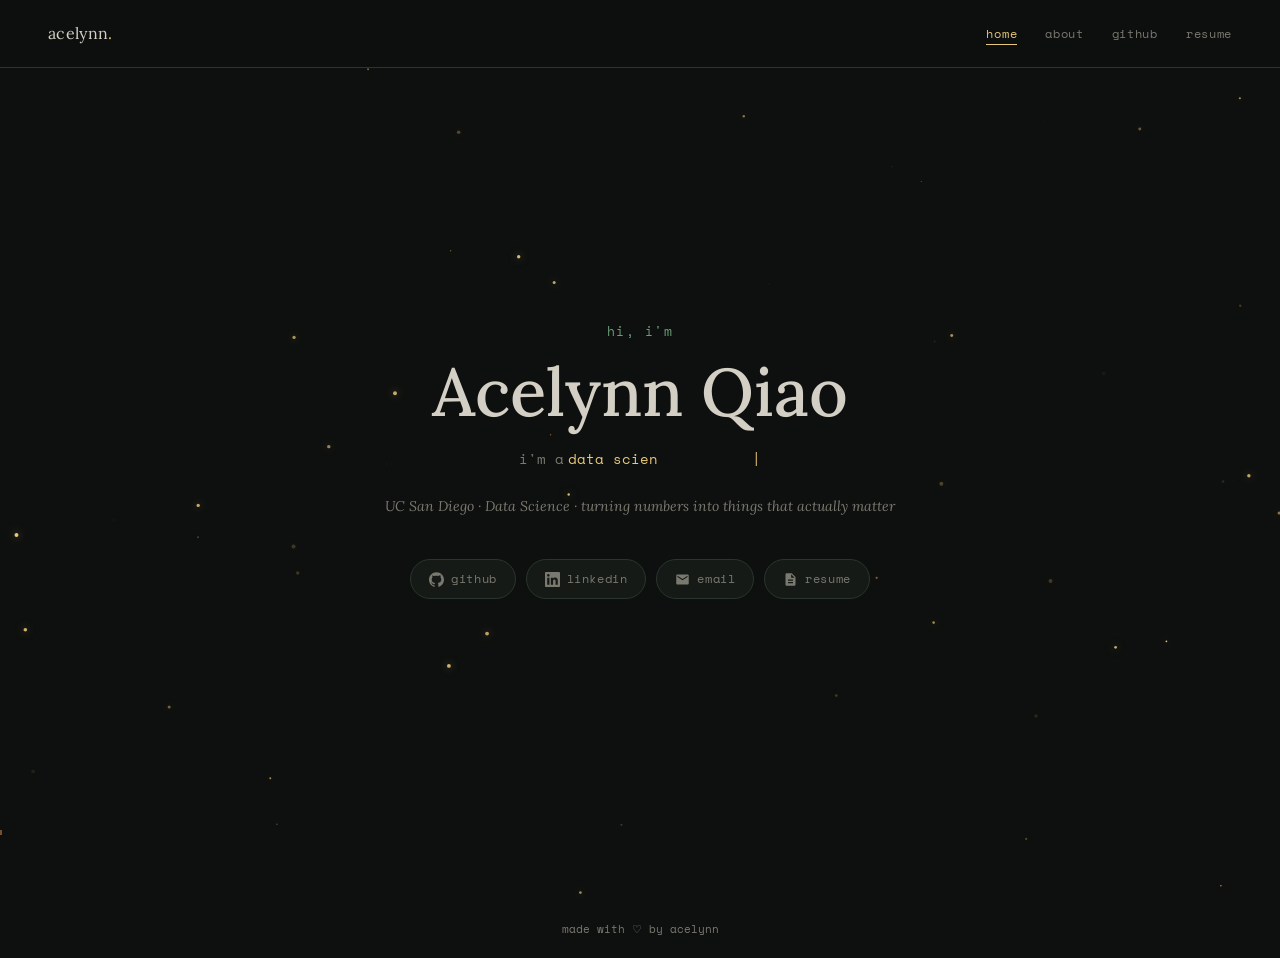
==== index.html @ a547c394 "initial site" ====
<!DOCTYPE html>
<html lang="en">
<head>
  <meta charset="UTF-8" />
  <meta name="viewport" content="width=device-width, initial-scale=1.0" />
  <title>acelynn qiao</title>
  <link rel="preconnect" href="https://fonts.googleapis.com" />
  <link rel="preconnect" href="https://fonts.gstatic.com" crossorigin />
  <link href="https://fonts.googleapis.com/css2?family=Lora:ital,wght@0,400;0,500;1,400&family=DM+Sans:wght@300;400;500&family=Space+Mono:ital@0;1&display=swap" rel="stylesheet" />
  <link rel="stylesheet" href="style.css" />
</head>
<body>

  <!-- Firefly particles -->
  <canvas id="fireflies"></canvas>

  <!-- Nav -->
  <nav>
    <span class="nav-name">acelynn<span class="dot">.</span></span>
    <ul class="nav-links">
      <li><a href="index.html" class="active">home</a></li>
      <li><a href="about.html">about</a></li>
      <li><a href="https://github.com/aceyq" target="_blank">github</a></li>
      <li><a href="Acelynn_Qiao_Resume.pdf" target="_blank">resume</a></li>
    </ul>
  </nav>

  <!-- Hero -->
  <main class="hero">
    <div class="hero-inner">

      <p class="greeting">hi, i'm</p>
      <h1 class="name">Acelynn Qiao</h1>

      <div class="rotating-wrap">
        <span class="rotating-prefix">i'm a </span>
        <span class="rotating-text" id="rotator"></span>
        <span class="cursor">|</span>
      </div>

      <p class="tagline">
        UC San Diego · Data Science · turning numbers into things that actually matter
      </p>

      <div class="hero-links">
        <a href="https://github.com/aceyq" target="_blank" class="pill">
          <svg width="15" height="15" viewBox="0 0 24 24" fill="currentColor"><path d="M12 .297c-6.63 0-12 5.373-12 12 0 5.303 3.438 9.8 8.205 11.385.6.113.82-.258.82-.577 0-.285-.01-1.04-.015-2.04-3.338.724-4.042-1.61-4.042-1.61C4.422 18.07 3.633 17.7 3.633 17.7c-1.087-.744.084-.729.084-.729 1.205.084 1.838 1.236 1.838 1.236 1.07 1.835 2.809 1.305 3.495.998.108-.776.417-1.305.76-1.605-2.665-.3-5.466-1.332-5.466-5.93 0-1.31.465-2.38 1.235-3.22-.135-.303-.54-1.523.105-3.176 0 0 1.005-.322 3.3 1.23.96-.267 1.98-.399 3-.405 1.02.006 2.04.138 3 .405 2.28-1.552 3.285-1.23 3.285-1.23.645 1.653.24 2.873.12 3.176.765.84 1.23 1.91 1.23 3.22 0 4.61-2.805 5.625-5.475 5.92.42.36.81 1.096.81 2.22 0 1.606-.015 2.896-.015 3.286 0 .315.21.69.825.57C20.565 22.092 24 17.592 24 12.297c0-6.627-5.373-12-12-12"/></svg>
          github
        </a>
        <a href="https://www.linkedin.com/in/acelynn-qiao" target="_blank" class="pill">
          <svg width="15" height="15" viewBox="0 0 24 24" fill="currentColor"><path d="M20.447 20.452h-3.554v-5.569c0-1.328-.027-3.037-1.852-3.037-1.853 0-2.136 1.445-2.136 2.939v5.667H9.351V9h3.414v1.561h.046c.477-.9 1.637-1.85 3.37-1.85 3.601 0 4.267 2.37 4.267 5.455v6.286zM5.337 7.433c-1.144 0-2.063-.926-2.063-2.065 0-1.138.92-2.063 2.063-2.063 1.14 0 2.064.925 2.064 2.063 0 1.139-.925 2.065-2.064 2.065zm1.782 13.019H3.555V9h3.564v11.452zM22.225 0H1.771C.792 0 0 .774 0 1.729v20.542C0 23.227.792 24 1.771 24h20.451C23.2 24 24 23.227 24 22.271V1.729C24 .774 23.2 0 22.222 0h.003z"/></svg>
          linkedin
        </a>
        <a href="mailto:acelynnq036@gmail.com" class="pill">
          <svg width="15" height="15" viewBox="0 0 24 24" fill="currentColor"><path d="M20 4H4c-1.1 0-2 .9-2 2v12c0 1.1.9 2 2 2h16c1.1 0 2-.9 2-2V6c0-1.1-.9-2-2-2zm0 4l-8 5-8-5V6l8 5 8-5v2z"/></svg>
          email
        </a>
        <a href="Acelynn_Qiao_Resume.pdf" target="_blank" class="pill">
          <svg width="15" height="15" viewBox="0 0 24 24" fill="currentColor"><path d="M14 2H6c-1.1 0-2 .9-2 2v16c0 1.1.9 2 2 2h12c1.1 0 2-.9 2-2V8l-6-6zm2 16H8v-2h8v2zm0-4H8v-2h8v2zm-3-5V3.5L18.5 9H13z"/></svg>
          resume
        </a>
      </div>

    </div>
  </main>

  <!-- Running dog at the bottom -->
  <div class="dog-track">
    <div class="dog-wrap" id="dogWrap">
      <canvas id="dogCanvas" width="48" height="32"></canvas>
    </div>
  </div>

  <!-- Footer -->
  <footer>
    <span>made with ♡ by acelynn</span>
  </footer>

  <script src="script.js"></script>
</body>
</html>
---- style.css ----
/* =============================================
   ACELYNN QIAO · COZY DARK PORTFOLIO
   Palette inspired by Ghibli night scenes:
   deep forest ink, firefly gold, moss glow,
   soft sakura blush
============================================= */

:root {
  --bg:         #0e100f;   /* deep forest ink */
  --bg2:        #151a16;   /* slightly lifted surface */
  --bg3:        #1c2320;   /* card surface */
  --border:     #2a352e;   /* subtle border */
  --text:       #d4cfc4;   /* warm parchment */
  --text-dim:   #7a7970;   /* muted */
  --gold:       #e8c97a;   /* firefly gold — main accent */
  --gold-dim:   #a8894a;   /* dimmer gold */
  --moss:       #6b9e78;   /* soft moss green */
  --blush:      #c9897a;   /* sakura blush */
  --glow:       rgba(232, 201, 122, 0.12);

  --font-display: 'Lora', Georgia, serif;
  --font-body:    'DM Sans', system-ui, sans-serif;
  --font-mono:    'Space Mono', monospace;
}

*, *::before, *::after { box-sizing: border-box; margin: 0; padding: 0; }

html { scroll-behavior: smooth; }

body {
  background: var(--bg);
  color: var(--text);
  font-family: var(--font-body);
  font-size: 15px;
  line-height: 1.7;
  min-height: 100vh;
  overflow-x: hidden;
}

/* Firefly canvas sits behind everything */
#fireflies {
  position: fixed;
  inset: 0;
  pointer-events: none;
  z-index: 0;
}

/* ---- NAV ---- */
nav {
  position: fixed;
  top: 0; left: 0; right: 0;
  z-index: 100;
  display: flex;
  align-items: center;
  justify-content: space-between;
  padding: 20px 48px;
  background: rgba(14,16,15,0.82);
  backdrop-filter: blur(14px);
  border-bottom: 1px solid var(--border);
}

.nav-name {
  font-family: var(--font-display);
  font-size: 1rem;
  color: var(--text);
  letter-spacing: 0.02em;
}
.nav-name .dot { color: var(--gold); }

.nav-links {
  display: flex;
  gap: 28px;
  list-style: none;
}
.nav-links a {
  font-family: var(--font-mono);
  font-size: 0.72rem;
  letter-spacing: 0.06em;
  color: var(--text-dim);
  text-decoration: none;
  transition: color 0.2s;
  position: relative;
}
.nav-links a::after {
  content: '';
  position: absolute;
  bottom: -3px; left: 0; right: 0;
  height: 1px;
  background: var(--gold);
  transform: scaleX(0);
  transform-origin: left;
  transition: transform 0.25s ease;
}
.nav-links a:hover,
.nav-links a.active {
  color: var(--gold);
}
.nav-links a:hover::after,
.nav-links a.active::after {
  transform: scaleX(1);
}

/* ---- HERO ---- */
.hero {
  min-height: 100vh;
  display: flex;
  align-items: center;
  justify-content: center;
  padding: 100px 48px 80px;
  position: relative;
  z-index: 1;
}

.hero-inner {
  max-width: 640px;
  text-align: center;
}

.greeting {
  font-family: var(--font-mono);
  font-size: 0.8rem;
  color: var(--moss);
  letter-spacing: 0.12em;
  text-transform: lowercase;
  margin-bottom: 12px;
}

h1.name {
  font-family: var(--font-display);
  font-size: clamp(2.8rem, 6vw, 4.2rem);
  color: var(--text);
  line-height: 1.08;
  margin-bottom: 20px;
  font-weight: 500;
}

.rotating-wrap {
  font-family: var(--font-mono);
  font-size: 0.88rem;
  color: var(--text-dim);
  margin-bottom: 24px;
  height: 24px;
  display: flex;
  align-items: center;
  justify-content: center;
  gap: 4px;
}
.rotating-text {
  color: var(--gold);
  min-width: 180px;
  text-align: left;
}
.cursor {
  color: var(--gold);
  animation: blink 1s step-end infinite;
}
@keyframes blink {
  0%, 100% { opacity: 1; }
  50% { opacity: 0; }
}

.tagline {
  font-size: 0.88rem;
  color: var(--text-dim);
  margin-bottom: 40px;
  font-style: italic;
  font-family: var(--font-display);
}

/* ---- PILLS / LINKS ---- */
.hero-links {
  display: flex;
  flex-wrap: wrap;
  gap: 10px;
  justify-content: center;
}

.pill {
  display: inline-flex;
  align-items: center;
  gap: 7px;
  padding: 9px 18px;
  border: 1px solid var(--border);
  border-radius: 999px;
  font-family: var(--font-mono);
  font-size: 0.72rem;
  letter-spacing: 0.05em;
  color: var(--text-dim);
  text-decoration: none;
  background: var(--bg2);
  transition: border-color 0.2s, color 0.2s, background 0.2s, box-shadow 0.2s;
}
.pill svg { flex-shrink: 0; }
.pill:hover {
  border-color: var(--gold);
  color: var(--gold);
  background: var(--glow);
  box-shadow: 0 0 16px rgba(232,201,122,0.08);
}

/* ---- DOG TRACK ---- */
.dog-track {
  position: fixed;
  bottom: 36px;
  left: 0; right: 0;
  height: 40px;
  pointer-events: none;
  z-index: 10;
  overflow: hidden;
}
.dog-wrap {
  position: absolute;
  bottom: 0;
  left: -60px;
}
#dogCanvas {
  image-rendering: pixelated;
  width: 64px;
  height: 42px;
}

/* ---- FOOTER ---- */
footer {
  text-align: center;
  padding: 20px;
  font-family: var(--font-mono);
  font-size: 0.68rem;
  color: var(--text-dim);
  position: relative;
  z-index: 1;
}

/* ---- ABOUT PAGE ---- */
.about-main {
  min-height: 100vh;
  padding: 120px 48px 80px;
  position: relative;
  z-index: 1;
}

.about-inner {
  max-width: 900px;
  margin: 0 auto;
}

.about-header {
  margin-bottom: 56px;
}
.about-header h1 {
  font-family: var(--font-display);
  font-size: clamp(2rem, 4vw, 3rem);
  font-weight: 500;
  color: var(--text);
  margin-bottom: 16px;
}
.about-header h1 em {
  font-style: italic;
  color: var(--gold);
}
.about-line {
  width: 48px;
  height: 2px;
  background: var(--gold);
  border-radius: 2px;
}

.about-grid {
  display: grid;
  grid-template-columns: 1fr 320px;
  gap: 56px;
  align-items: start;
}

.about-text p {
  color: var(--text);
  margin-bottom: 20px;
  font-size: 0.96rem;
  line-height: 1.8;
}
.about-intro {
  font-family: var(--font-display);
  font-size: 1.15rem !important;
  color: var(--text) !important;
}

.about-currently {
  margin-top: 36px;
  padding: 24px;
  background: var(--bg3);
  border: 1px solid var(--border);
  border-radius: 12px;
}
.currently-label {
  font-family: var(--font-mono);
  font-size: 0.68rem;
  letter-spacing: 0.12em;
  text-transform: uppercase;
  color: var(--gold);
  margin-bottom: 14px !important;
}
.currently-list {
  list-style: none;
  display: flex;
  flex-direction: column;
  gap: 8px;
}
.currently-list li {
  font-size: 0.86rem;
  color: var(--text-dim);
}

/* Sidebar */
.about-sidebar {
  display: flex;
  flex-direction: column;
  gap: 16px;
}
.sidebar-card {
  background: var(--bg3);
  border: 1px solid var(--border);
  border-radius: 12px;
  padding: 20px 24px;
  transition: border-color 0.2s;
}
.sidebar-card:hover { border-color: var(--gold-dim); }

.card-label {
  font-family: var(--font-mono);
  font-size: 0.66rem;
  letter-spacing: 0.12em;
  text-transform: uppercase;
  color: var(--gold);
  margin-bottom: 12px;
}
.likes-list {
  list-style: none;
  display: flex;
  flex-direction: column;
  gap: 6px;
}
.likes-list li {
  font-size: 0.84rem;
  color: var(--text-dim);
}
.likes-list a {
  color: var(--text-dim);
  text-decoration: none;
  transition: color 0.2s;
}
.likes-list a:hover { color: var(--gold); }

/* ---- RESPONSIVE ---- */
@media (max-width: 700px) {
  nav { padding: 16px 24px; }
  .nav-links { gap: 18px; }
  .hero { padding: 90px 24px 60px; }
  .about-main { padding: 100px 24px 60px; }
  .about-grid { grid-template-columns: 1fr; gap: 36px; }
}
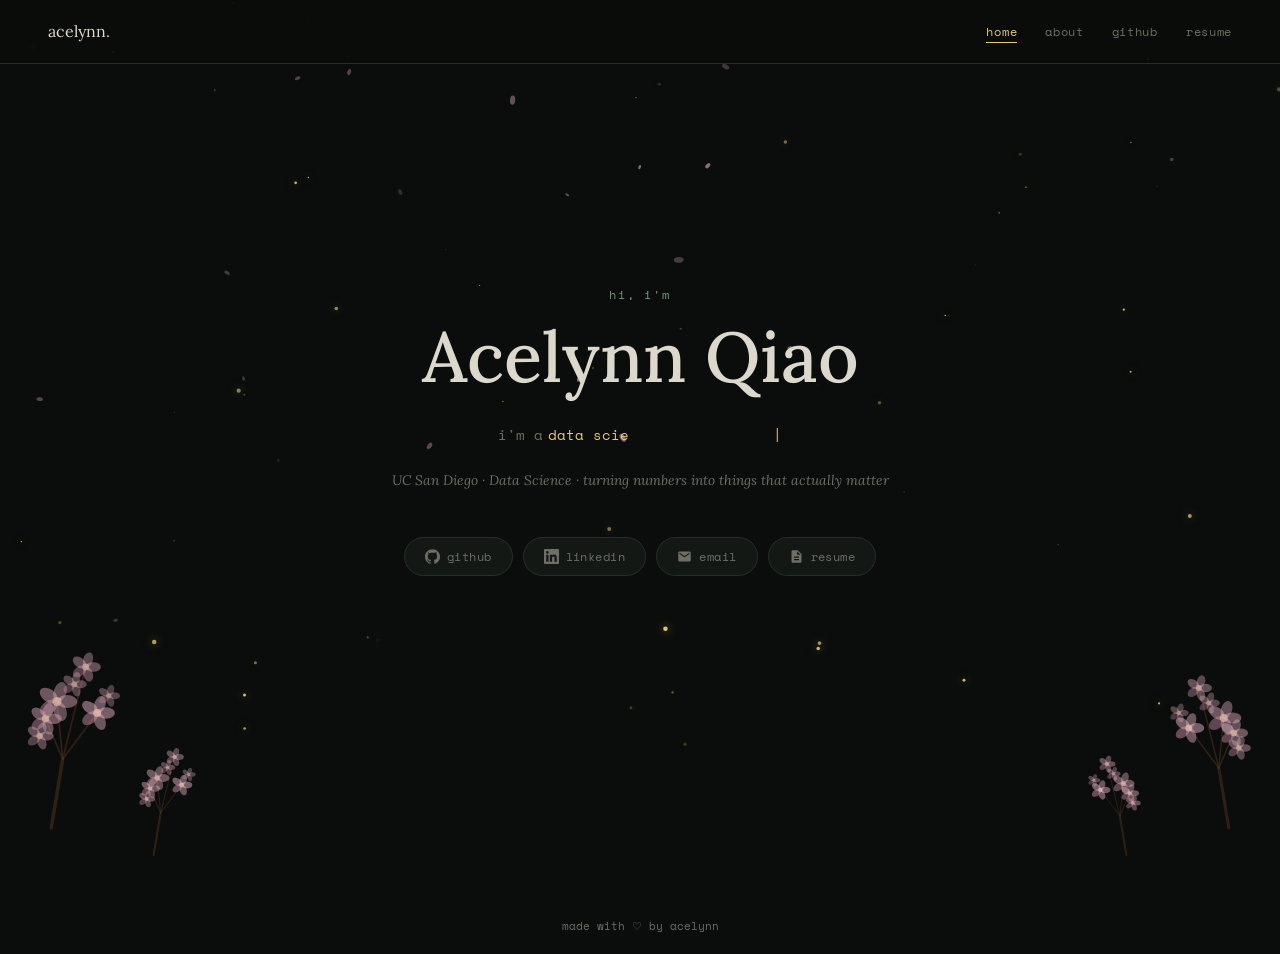
==== commit ff525429: "blossom trees, better dog, about page" ====
--- a/index.html
+++ b/index.html
@@ -67,7 +67,7 @@
   <!-- Running dog at the bottom -->
   <div class="dog-track">
     <div class="dog-wrap" id="dogWrap">
-      <canvas id="dogCanvas" width="48" height="32"></canvas>
+      <canvas id="dogCanvas"></canvas>
     </div>
   </div>
 
--- a/style.css
+++ b/style.css
@@ -1,22 +1,19 @@
 /* =============================================
-   ACELYNN QIAO · COZY DARK PORTFOLIO
-   Palette inspired by Ghibli night scenes:
-   deep forest ink, firefly gold, moss glow,
-   soft sakura blush
+   ACELYNN QIAO · style.css
 ============================================= */
 
 :root {
-  --bg:         #0e100f;   /* deep forest ink */
-  --bg2:        #151a16;   /* slightly lifted surface */
-  --bg3:        #1c2320;   /* card surface */
-  --border:     #2a352e;   /* subtle border */
-  --text:       #d4cfc4;   /* warm parchment */
-  --text-dim:   #7a7970;   /* muted */
-  --gold:       #e8c97a;   /* firefly gold — main accent */
-  --gold-dim:   #a8894a;   /* dimmer gold */
-  --moss:       #6b9e78;   /* soft moss green */
-  --blush:      #c9897a;   /* sakura blush */
-  --glow:       rgba(232, 201, 122, 0.12);
+  --bg:       #0a0d0b;
+  --bg2:      #131814;
+  --bg3:      #1a201b;
+  --border:   #263029;
+  --text:     #ddd8cc;
+  --text-dim: #6e6e64;
+  --gold:     #e8c97a;
+  --gold-dim: #a8894a;
+  --moss:     #6b9e78;
+  --blush:    #c9897a;
+  --glow:     rgba(232,201,122,0.10);
 
   --font-display: 'Lora', Georgia, serif;
   --font-body:    'DM Sans', system-ui, sans-serif;
@@ -24,7 +21,6 @@
 }
 
 *, *::before, *::after { box-sizing: border-box; margin: 0; padding: 0; }
-
 html { scroll-behavior: smooth; }
 
 body {
@@ -37,7 +33,6 @@
   overflow-x: hidden;
 }
 
-/* Firefly canvas sits behind everything */
 #fireflies {
   position: fixed;
   inset: 0;
@@ -53,25 +48,18 @@
   display: flex;
   align-items: center;
   justify-content: space-between;
-  padding: 20px 48px;
-  background: rgba(14,16,15,0.82);
-  backdrop-filter: blur(14px);
+  padding: 18px 48px;
+  background: rgba(10,13,11,0.80);
+  backdrop-filter: blur(16px);
   border-bottom: 1px solid var(--border);
 }
-
 .nav-name {
   font-family: var(--font-display);
   font-size: 1rem;
   color: var(--text);
-  letter-spacing: 0.02em;
 }
 .nav-name .dot { color: var(--gold); }
-
-.nav-links {
-  display: flex;
-  gap: 28px;
-  list-style: none;
-}
+.nav-links { display: flex; gap: 28px; list-style: none; }
 .nav-links a {
   font-family: var(--font-mono);
   font-size: 0.72rem;
@@ -91,14 +79,8 @@
   transform-origin: left;
   transition: transform 0.25s ease;
 }
-.nav-links a:hover,
-.nav-links a.active {
-  color: var(--gold);
-}
-.nav-links a:hover::after,
-.nav-links a.active::after {
-  transform: scaleX(1);
-}
+.nav-links a:hover, .nav-links a.active { color: var(--gold); }
+.nav-links a:hover::after, .nav-links a.active::after { transform: scaleX(1); }
 
 /* ---- HERO ---- */
 .hero {
@@ -106,125 +88,102 @@
   display: flex;
   align-items: center;
   justify-content: center;
-  padding: 100px 48px 80px;
+  padding: 80px 48px 120px;
   position: relative;
   z-index: 1;
 }
-
 .hero-inner {
   max-width: 640px;
   text-align: center;
 }
-
 .greeting {
   font-family: var(--font-mono);
-  font-size: 0.8rem;
+  font-size: 0.78rem;
   color: var(--moss);
-  letter-spacing: 0.12em;
-  text-transform: lowercase;
-  margin-bottom: 12px;
-}
-
+  letter-spacing: 0.14em;
+  margin-bottom: 14px;
+}
 h1.name {
   font-family: var(--font-display);
-  font-size: clamp(2.8rem, 6vw, 4.2rem);
-  color: var(--text);
-  line-height: 1.08;
+  font-size: clamp(2.8rem, 6vw, 4.4rem);
+  color: var(--text);
+  line-height: 1.06;
+  margin-bottom: 28px;
+  font-weight: 500;
+}
+
+/* rotating row — fixed height so nothing jumps */
+.rotating-wrap {
+  font-family: var(--font-mono);
+  font-size: 0.86rem;
+  color: var(--text-dim);
   margin-bottom: 20px;
-  font-weight: 500;
-}
-
-.rotating-wrap {
-  font-family: var(--font-mono);
-  font-size: 0.88rem;
-  color: var(--text-dim);
-  margin-bottom: 24px;
-  height: 24px;
+  height: 28px;
   display: flex;
   align-items: center;
   justify-content: center;
-  gap: 4px;
-}
-.rotating-text {
-  color: var(--gold);
-  min-width: 180px;
-  text-align: left;
-}
-.cursor {
-  color: var(--gold);
-  animation: blink 1s step-end infinite;
-}
-@keyframes blink {
-  0%, 100% { opacity: 1; }
-  50% { opacity: 0; }
-}
+  gap: 5px;
+}
+.rotating-text { color: var(--gold); min-width: 220px; text-align: left; }
+.cursor { color: var(--gold); animation: blink 1s step-end infinite; }
+@keyframes blink { 0%,100%{opacity:1} 50%{opacity:0} }
 
 .tagline {
-  font-size: 0.88rem;
-  color: var(--text-dim);
-  margin-bottom: 40px;
+  font-size: 0.86rem;
+  color: var(--text-dim);
+  margin-bottom: 44px;
   font-style: italic;
   font-family: var(--font-display);
 }
 
-/* ---- PILLS / LINKS ---- */
+/* ---- PILLS ---- */
 .hero-links {
   display: flex;
   flex-wrap: wrap;
   gap: 10px;
   justify-content: center;
 }
-
 .pill {
   display: inline-flex;
   align-items: center;
   gap: 7px;
-  padding: 9px 18px;
+  padding: 9px 20px;
   border: 1px solid var(--border);
   border-radius: 999px;
   font-family: var(--font-mono);
   font-size: 0.72rem;
-  letter-spacing: 0.05em;
+  letter-spacing: 0.04em;
   color: var(--text-dim);
   text-decoration: none;
   background: var(--bg2);
   transition: border-color 0.2s, color 0.2s, background 0.2s, box-shadow 0.2s;
 }
-.pill svg { flex-shrink: 0; }
 .pill:hover {
   border-color: var(--gold);
   color: var(--gold);
   background: var(--glow);
-  box-shadow: 0 0 16px rgba(232,201,122,0.08);
-}
-
-/* ---- DOG TRACK ---- */
+  box-shadow: 0 0 18px rgba(232,201,122,0.09);
+}
+
+/* ---- DOG ---- */
 .dog-track {
   position: fixed;
-  bottom: 36px;
+  bottom: 30px;
   left: 0; right: 0;
-  height: 40px;
+  height: 64px;
   pointer-events: none;
   z-index: 10;
   overflow: hidden;
 }
-.dog-wrap {
-  position: absolute;
-  bottom: 0;
-  left: -60px;
-}
-#dogCanvas {
-  image-rendering: pixelated;
-  width: 64px;
-  height: 42px;
-}
+.dog-wrap { position: absolute; bottom: 0; left: -120px; }
+#dogCanvas { image-rendering: pixelated; width: 100px; height: 60px; }
 
 /* ---- FOOTER ---- */
 footer {
   text-align: center;
-  padding: 20px;
-  font-family: var(--font-mono);
-  font-size: 0.68rem;
+  padding: 18px;
+  font-family: var(--font-mono);
+  font-size: 0.66rem;
   color: var(--text-dim);
   position: relative;
   z-index: 1;
@@ -233,127 +192,124 @@
 /* ---- ABOUT PAGE ---- */
 .about-main {
   min-height: 100vh;
-  padding: 120px 48px 80px;
+  padding: 110px 48px 100px;
   position: relative;
   z-index: 1;
 }
-
-.about-inner {
-  max-width: 900px;
-  margin: 0 auto;
-}
-
-.about-header {
-  margin-bottom: 56px;
-}
+.about-inner { max-width: 940px; margin: 0 auto; }
+
+.about-header { margin-bottom: 52px; }
 .about-header h1 {
   font-family: var(--font-display);
   font-size: clamp(2rem, 4vw, 3rem);
   font-weight: 500;
   color: var(--text);
-  margin-bottom: 16px;
-}
-.about-header h1 em {
-  font-style: italic;
-  color: var(--gold);
-}
-.about-line {
-  width: 48px;
-  height: 2px;
-  background: var(--gold);
-  border-radius: 2px;
-}
+  margin-bottom: 14px;
+}
+.about-header h1 em { font-style: italic; color: var(--gold); }
+.about-line { width: 44px; height: 2px; background: var(--gold); border-radius: 2px; }
 
 .about-grid {
   display: grid;
-  grid-template-columns: 1fr 320px;
-  gap: 56px;
+  grid-template-columns: 1fr 300px;
+  gap: 52px;
   align-items: start;
 }
 
+/* Photo */
+.about-photo-wrap {
+  width: 100%;
+  aspect-ratio: 4/5;
+  border-radius: 16px;
+  overflow: hidden;
+  border: 1px solid var(--border);
+  background: var(--bg3);
+  margin-bottom: 16px;
+  position: relative;
+}
+.about-photo-wrap img {
+  width: 100%;
+  height: 100%;
+  object-fit: cover;
+  display: block;
+}
+.photo-placeholder {
+  width: 100%;
+  height: 100%;
+  display: flex;
+  flex-direction: column;
+  align-items: center;
+  justify-content: center;
+  gap: 10px;
+  color: var(--text-dim);
+  font-family: var(--font-mono);
+  font-size: 0.7rem;
+  text-align: center;
+  padding: 20px;
+}
+.photo-placeholder span { font-size: 2rem; }
+
+/* Text */
 .about-text p {
   color: var(--text);
-  margin-bottom: 20px;
-  font-size: 0.96rem;
-  line-height: 1.8;
+  margin-bottom: 18px;
+  font-size: 0.95rem;
+  line-height: 1.82;
 }
 .about-intro {
   font-family: var(--font-display);
-  font-size: 1.15rem !important;
-  color: var(--text) !important;
+  font-size: 1.1rem !important;
 }
 
 .about-currently {
-  margin-top: 36px;
-  padding: 24px;
+  margin-top: 32px;
+  padding: 22px 24px;
   background: var(--bg3);
   border: 1px solid var(--border);
   border-radius: 12px;
 }
 .currently-label {
   font-family: var(--font-mono);
-  font-size: 0.68rem;
-  letter-spacing: 0.12em;
+  font-size: 0.66rem;
+  letter-spacing: 0.13em;
   text-transform: uppercase;
   color: var(--gold);
-  margin-bottom: 14px !important;
-}
-.currently-list {
-  list-style: none;
-  display: flex;
-  flex-direction: column;
-  gap: 8px;
-}
-.currently-list li {
-  font-size: 0.86rem;
-  color: var(--text-dim);
-}
+  margin-bottom: 12px !important;
+}
+.currently-list { list-style: none; display: flex; flex-direction: column; gap: 7px; }
+.currently-list li { font-size: 0.84rem; color: var(--text-dim); }
 
 /* Sidebar */
-.about-sidebar {
-  display: flex;
-  flex-direction: column;
-  gap: 16px;
-}
+.about-sidebar { display: flex; flex-direction: column; gap: 14px; }
+
 .sidebar-card {
   background: var(--bg3);
   border: 1px solid var(--border);
   border-radius: 12px;
-  padding: 20px 24px;
+  padding: 18px 22px;
   transition: border-color 0.2s;
 }
 .sidebar-card:hover { border-color: var(--gold-dim); }
 
 .card-label {
   font-family: var(--font-mono);
-  font-size: 0.66rem;
-  letter-spacing: 0.12em;
+  font-size: 0.64rem;
+  letter-spacing: 0.13em;
   text-transform: uppercase;
   color: var(--gold);
-  margin-bottom: 12px;
-}
-.likes-list {
-  list-style: none;
-  display: flex;
-  flex-direction: column;
-  gap: 6px;
-}
-.likes-list li {
-  font-size: 0.84rem;
-  color: var(--text-dim);
-}
-.likes-list a {
-  color: var(--text-dim);
-  text-decoration: none;
-  transition: color 0.2s;
-}
+  margin-bottom: 10px;
+}
+.likes-list { list-style: none; display: flex; flex-direction: column; gap: 5px; }
+.likes-list li { font-size: 0.83rem; color: var(--text-dim); }
+.likes-list a { color: var(--text-dim); text-decoration: none; transition: color 0.2s; }
 .likes-list a:hover { color: var(--gold); }
 
 /* ---- RESPONSIVE ---- */
 @media (max-width: 700px) {
-  nav { padding: 16px 24px; }
-  .nav-links { gap: 18px; }
-  .hero { padding: 90px 24px 60px; }
-  .about-main { padding: 100px 24px 60px; }
-  .about-grid { grid-template-columns: 1fr; gap: 36px; }
-}
+  nav { padding: 14px 20px; }
+  .nav-links { gap: 16px; }
+  .hero { padding: 80px 20px 100px; }
+  .about-main { padding: 90px 20px 80px; }
+  .about-grid { grid-template-columns: 1fr; }
+  .about-photo-wrap { aspect-ratio: 1/1; max-width: 260px; margin: 0 auto 16px; }
+}
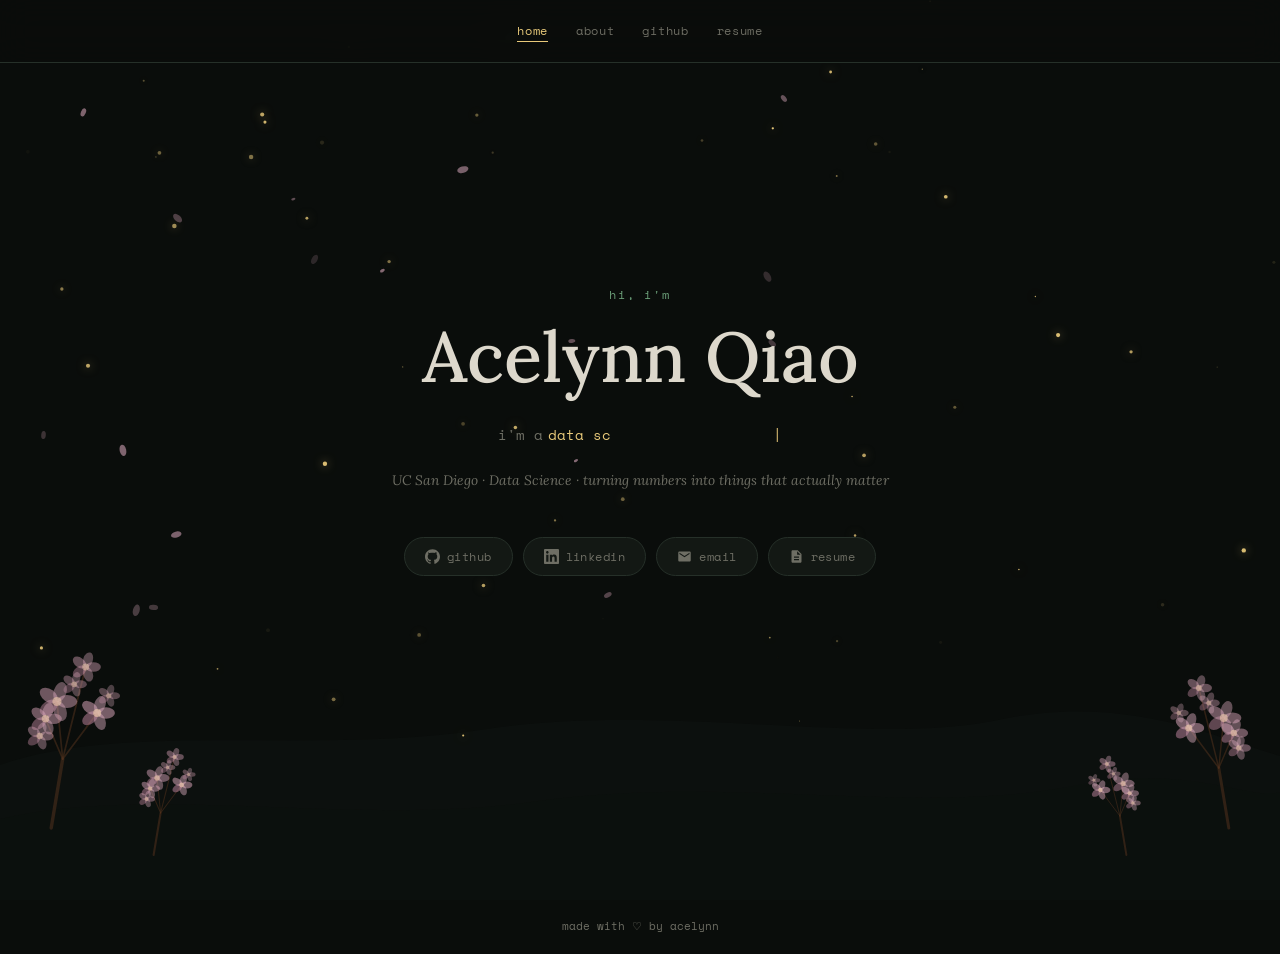
==== commit 5aa1424c: "background + about me page fixed" ====
--- a/index.html
+++ b/index.html
@@ -16,7 +16,6 @@
 
   <!-- Nav -->
   <nav>
-    <span class="nav-name">acelynn<span class="dot">.</span></span>
     <ul class="nav-links">
       <li><a href="index.html" class="active">home</a></li>
       <li><a href="about.html">about</a></li>
@@ -64,13 +63,6 @@
     </div>
   </main>
 
-  <!-- Running dog at the bottom -->
-  <div class="dog-track">
-    <div class="dog-wrap" id="dogWrap">
-      <canvas id="dogCanvas"></canvas>
-    </div>
-  </div>
-
   <!-- Footer -->
   <footer>
     <span>made with ♡ by acelynn</span>
--- a/style.css
+++ b/style.css
@@ -47,18 +47,12 @@
   z-index: 100;
   display: flex;
   align-items: center;
-  justify-content: space-between;
+  justify-content: center;
   padding: 18px 48px;
   background: rgba(10,13,11,0.80);
   backdrop-filter: blur(16px);
   border-bottom: 1px solid var(--border);
 }
-.nav-name {
-  font-family: var(--font-display);
-  font-size: 1rem;
-  color: var(--text);
-}
-.nav-name .dot { color: var(--gold); }
 .nav-links { display: flex; gap: 28px; list-style: none; }
 .nav-links a {
   font-family: var(--font-mono);
@@ -165,19 +159,6 @@
   box-shadow: 0 0 18px rgba(232,201,122,0.09);
 }
 
-/* ---- DOG ---- */
-.dog-track {
-  position: fixed;
-  bottom: 30px;
-  left: 0; right: 0;
-  height: 64px;
-  pointer-events: none;
-  z-index: 10;
-  overflow: hidden;
-}
-.dog-wrap { position: absolute; bottom: 0; left: -120px; }
-#dogCanvas { image-rendering: pixelated; width: 100px; height: 60px; }
-
 /* ---- FOOTER ---- */
 footer {
   text-align: center;
@@ -257,8 +238,7 @@
   line-height: 1.82;
 }
 .about-intro {
-  font-family: var(--font-display);
-  font-size: 1.1rem !important;
+  font-size: 1.05rem !important;
 }
 
 .about-currently {
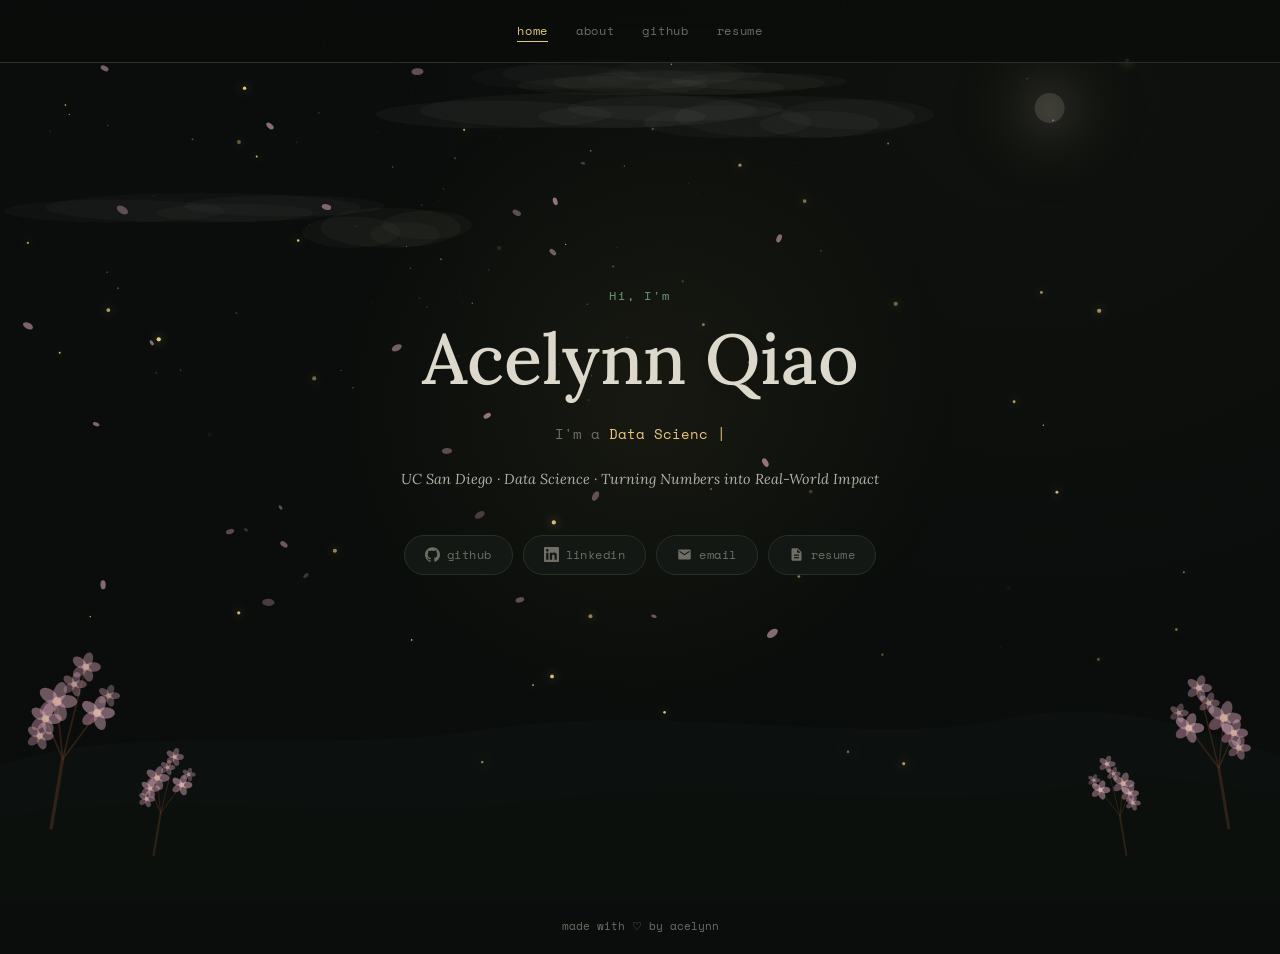
==== commit 1f88bf33: "cleaned up website" ====
--- a/index.html
+++ b/index.html
@@ -28,17 +28,17 @@
   <main class="hero">
     <div class="hero-inner">
 
-      <p class="greeting">hi, i'm</p>
+      <p class="greeting">Hi, I'm</p>
       <h1 class="name">Acelynn Qiao</h1>
 
       <div class="rotating-wrap">
-        <span class="rotating-prefix">i'm a </span>
+        <span class="rotating-prefix">I'm a </span>
         <span class="rotating-text" id="rotator"></span>
         <span class="cursor">|</span>
       </div>
 
       <p class="tagline">
-        UC San Diego · Data Science · turning numbers into things that actually matter
+        UC San Diego · Data Science · Turning Numbers into Real-World Impact
       </p>
 
       <div class="hero-links">
--- a/style.css
+++ b/style.css
@@ -25,6 +25,7 @@
 
 body {
   background: var(--bg);
+  background-image: radial-gradient(ellipse at 80% 10%, rgba(232,201,122,0.025) 0%, transparent 45%);
   color: var(--text);
   font-family: var(--font-body);
   font-size: 15px;
@@ -86,9 +87,21 @@
   position: relative;
   z-index: 1;
 }
+.hero::before {
+  content: '';
+  position: absolute;
+  top: 45%;
+  left: 50%;
+  transform: translate(-50%, -50%);
+  width: 700px;
+  height: 700px;
+  background: radial-gradient(circle, rgba(232,201,122,0.06) 0%, transparent 65%);
+  pointer-events: none;
+}
 .hero-inner {
   max-width: 640px;
   text-align: center;
+  position: relative;
 }
 .greeting {
   font-family: var(--font-mono);
@@ -104,6 +117,7 @@
   line-height: 1.06;
   margin-bottom: 28px;
   font-weight: 500;
+  text-shadow: 0 0 80px rgba(232,201,122,0.06);
 }
 
 /* rotating row — fixed height so nothing jumps */
@@ -112,22 +126,19 @@
   font-size: 0.86rem;
   color: var(--text-dim);
   margin-bottom: 20px;
-  height: 28px;
-  display: flex;
-  align-items: center;
-  justify-content: center;
-  gap: 5px;
-}
-.rotating-text { color: var(--gold); min-width: 220px; text-align: left; }
+  text-align: center;
+}
+.rotating-text { color: var(--gold); }
 .cursor { color: var(--gold); animation: blink 1s step-end infinite; }
 @keyframes blink { 0%,100%{opacity:1} 50%{opacity:0} }
 
 .tagline {
-  font-size: 0.86rem;
-  color: var(--text-dim);
+  font-size: 0.9rem;
+  color: var(--text);
   margin-bottom: 44px;
   font-style: italic;
   font-family: var(--font-display);
+  opacity: 0.8;
 }
 
 /* ---- PILLS ---- */
